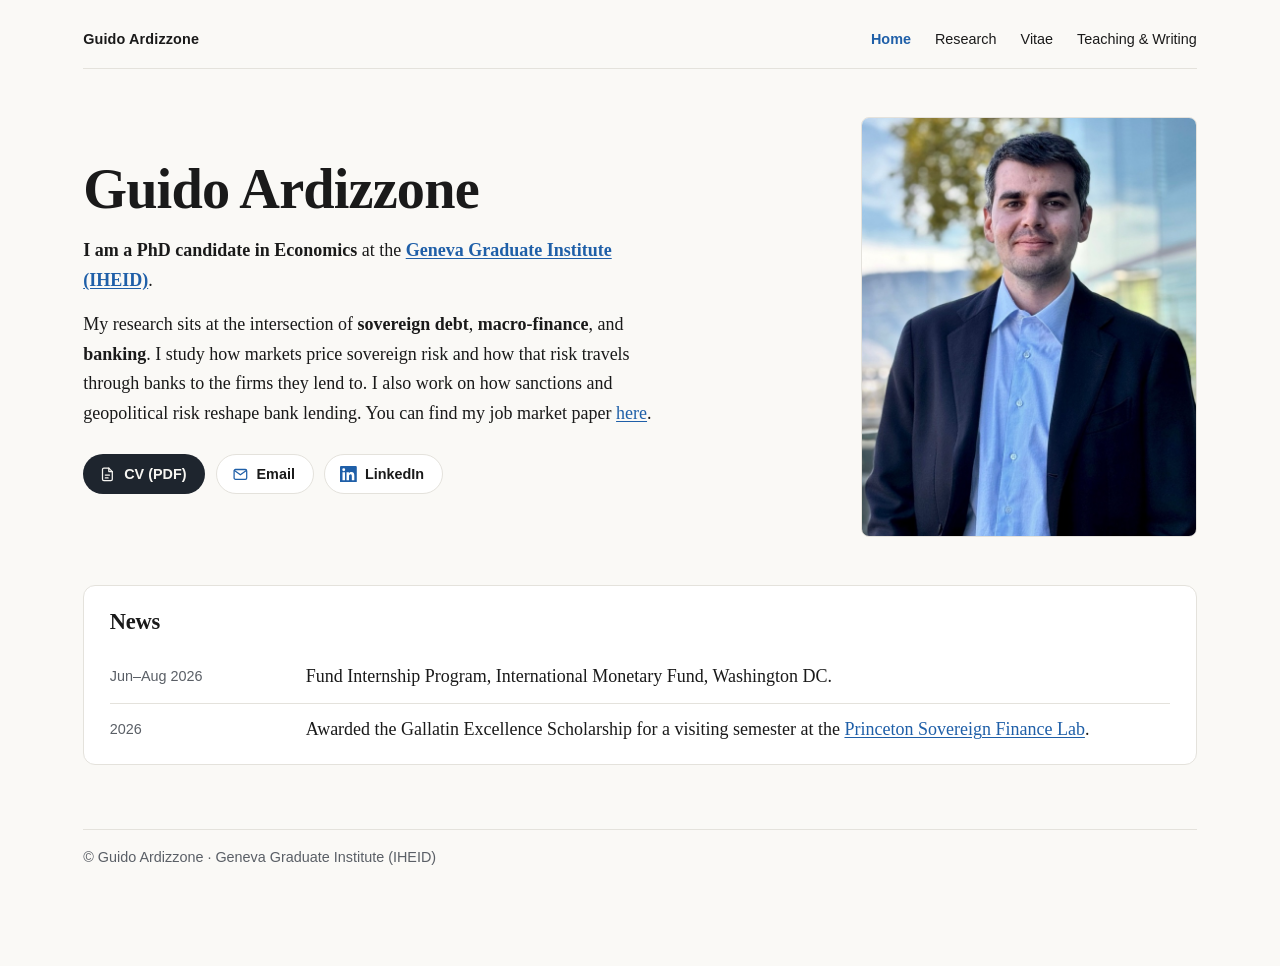
==== index.html @ 4be7f10a "Rename headshot file so browsers fetch the new photo Co-Authored-By: Claude Opus 5.5 <noreply@anthro" ====
<!DOCTYPE html>
<html lang="en">
<head>
  <meta charset="utf-8">
  <meta name="viewport" content="width=device-width, initial-scale=1">
  <title>Guido Ardizzone — Economics PhD, Geneva Graduate Institute</title>
  <meta name="description" content="Guido Ardizzone is a PhD candidate in Economics at the Geneva Graduate Institute (IHEID), working on sovereign debt, macro-finance, and banking.">
  <meta name="author" content="Guido Ardizzone">
  <link rel="canonical" href="https://guidoardizzone.github.io/">

  <!-- Open Graph -->
  <meta property="og:type" content="website">
  <meta property="og:title" content="Guido Ardizzone — Economics PhD, Geneva Graduate Institute">
  <meta property="og:description" content="PhD candidate in Economics at the Geneva Graduate Institute (IHEID). Research on sovereign debt, macro-finance, and banking.">
  <meta property="og:url" content="https://guidoardizzone.github.io/">
  <meta name="twitter:card" content="summary">

  <link rel="stylesheet" href="styles.css">
</head>
<body>
  <a class="skip-link" href="#main">Skip to content</a>

  <div class="wrap">
    <!-- SHARED NAV — keep identical across all four pages -->
    <nav class="site-nav" aria-label="Primary">
      <span class="brand"><a href="index.html">Guido Ardizzone</a></span>
      <a href="index.html" aria-current="page">Home</a>
      <a href="research.html">Research</a>
      <a href="cv.html">Vitae</a>
      <a href="teaching-writing.html">Teaching &amp; Writing</a>
    </nav>
    <!-- /SHARED NAV -->

    <main id="main">
      <header class="hero">
        <div>
          <h1 class="name">Guido Ardizzone</h1>
          <div class="intro">
            <p><strong>I am a PhD candidate in Economics</strong> at the
            <a href="https://www.graduateinstitute.ch/"><strong>Geneva Graduate Institute (IHEID)</strong></a>.</p>

            <p>My research sits at the intersection of <strong>sovereign debt</strong>,
            <strong>macro-finance</strong>, and <strong>banking</strong>. I study how markets
            price sovereign risk and how that risk travels through banks to the firms they lend
            to. I also work on how sanctions and geopolitical risk reshape bank lending. You can
            find my job market paper <a href="research.html">here</a>.</p>
          </div>

          <div class="btn-row">
            <a class="btn btn-primary" href="files/cv.pdf" target="_blank" rel="noopener">
              <svg class="icon" viewBox="0 0 24 24" aria-hidden="true" fill="none" stroke="currentColor" stroke-width="1.8" stroke-linecap="round" stroke-linejoin="round"><path d="M14 3H7a2 2 0 0 0-2 2v14a2 2 0 0 0 2 2h10a2 2 0 0 0 2-2V8z"/><path d="M14 3v5h5M9 13h6M9 17h4"/></svg>
              CV&nbsp;(PDF)</a>
            <a class="btn btn-ghost" href="mailto:guido.ardizzone@graduateinstitute.ch">
              <svg class="icon" viewBox="0 0 24 24" aria-hidden="true" fill="none" stroke="currentColor" stroke-width="1.8" stroke-linecap="round" stroke-linejoin="round"><rect x="3" y="5" width="18" height="14" rx="2"/><path d="m3.5 6.5 8.5 6 8.5-6"/></svg>
              Email</a>
            <a class="btn btn-ghost" href="https://www.linkedin.com/in/guido-ardizzone-b52048174/">
              <svg class="icon" viewBox="0 0 24 24" aria-hidden="true" fill="currentColor"><path d="M20.45 20.45h-3.55v-5.57c0-1.33-.03-3.04-1.85-3.04-1.85 0-2.14 1.45-2.14 2.94v5.67H9.35V9h3.41v1.56h.05c.48-.9 1.64-1.85 3.37-1.85 3.6 0 4.27 2.37 4.27 5.46v6.28zM5.34 7.43a2.06 2.06 0 1 1 0-4.13 2.06 2.06 0 0 1 0 4.13zM7.12 20.45H3.56V9h3.56v11.45zM22.22 0H1.77C.79 0 0 .77 0 1.73v20.54C0 23.23.79 24 1.77 24h20.45c.98 0 1.78-.77 1.78-1.73V1.73C24 .77 23.2 0 22.22 0z"/></svg>
              LinkedIn</a>
            <!-- TODO: Google Scholar URL — on hold, omit link until supplied -->
            <!-- TODO: IHEID profile page URL — on hold -->
          </div>
        </div>
        <img class="photo" src="assets/headshot.jpg" width="340" height="420"
             alt="Guido Ardizzone">
      </header>

      <section class="card" aria-labelledby="news-h">
        <h2 id="news-h" class="card-title">News</h2>
        <ul class="news">
          <li>
            <span class="date">Jun–Aug 2026</span>
            <span>Fund Internship Program, International Monetary Fund, Washington DC.</span>
          </li>
          <li>
            <span class="date">2026</span>
            <span>Awarded the Gallatin Excellence Scholarship for a visiting semester at the
            <a href="https://psfl.princeton.edu/">Princeton Sovereign Finance Lab</a>.</span>
          </li>
        </ul>
      </section>
    </main>

    <footer class="site-foot">
      <p>© Guido Ardizzone · Geneva Graduate Institute (IHEID)</p>
    </footer>
  </div>
</body>
</html>
---- styles.css ----
/* ==========================================================================
   Guido Ardizzone — personal site
   One stylesheet, shared across all pages. No build step, no external requests.
   Palette: "Léman blue" — a single desaturated blue accent on warm off-white.
   ========================================================================== */

:root {
  /* Type */
  --font-serif: Charter, "Bitstream Charter", "Sitka Text", Cambria, Georgia, serif;
  --font-sans: -apple-system, BlinkMacSystemFont, "Segoe UI", Roboto, Helvetica, Arial, sans-serif;
  --font-mono: ui-monospace, SFMono-Regular, "SF Mono", Menlo, Consolas, monospace;

  /* Modular scale, 1.25 ratio, 18px base */
  --step-0: 1.125rem;   /* 18px */
  --step-1: 1.406rem;   /* ~22.5px */
  --step-2: 1.758rem;   /* ~28px */
  --step-3: 2.197rem;   /* ~35px */
  --step--1: 0.9rem;    /* ~14.4px, metadata */

  /* Light theme */
  --bg: #faf9f6;
  --fg: #1a1a1a;
  --muted: #5a5f66;
  --accent: #1f5fa8;      /* same blue as the CV PDF (cvblue); ~6:1 on --bg */
  --accent-hover: #174a85;
  --rule: #e4e2dc;
  --card: #ffffff;        /* clean white panels with a hairline border */
  --ink: #1e252e;         /* near-black for pill buttons */
  --ink-fg: #f7f6f2;

  --measure: 76rem;     /* one centred column for every page: nav, content, footer share edges */
  --gap: 1.5rem;
}

@media (prefers-color-scheme: dark) {
  :root {
    --bg: #14181d;
    --fg: #e6e6e3;
    --muted: #9aa1a9;
    --accent: #86b4ea;
    --accent-hover: #aecdf2;
    --rule: #2a3038;
    --card: #1b2027;
    --ink: #e9e9e6;
    --ink-fg: #14181d;
  }
}

/* ------------------------------------------------------------------ Reset */
*, *::before, *::after { box-sizing: border-box; }
html { -webkit-text-size-adjust: 100%; }
body {
  margin: 0;
  background: var(--bg);
  color: var(--fg);
  font-family: var(--font-serif);
  font-size: var(--step-0);
  line-height: 1.65;
  text-rendering: optimizeLegibility;
  -webkit-font-smoothing: antialiased;
}

img { max-width: 100%; height: auto; display: block; }

/* ------------------------------------------------------------------ Layout */
.wrap {
  max-width: var(--measure);
  margin-inline: auto;
  padding: 1.75rem clamp(1.25rem, 4vw, 3.5rem) 5rem;
}

/* Inner pages use the full column; running text keeps a readable line length */
.prose p { max-width: 70ch; }

/* ------------------------------------------------------------------ Nav */
.site-nav {
  font-family: var(--font-sans);
  font-size: var(--step--1);
  display: flex;
  flex-wrap: wrap;
  gap: 0.25rem 1.5rem;
  align-items: baseline;
  padding-bottom: 1rem;
  margin-bottom: 3rem;
  border-bottom: 1px solid var(--rule);
}
.site-nav .brand {
  font-weight: 700;
  letter-spacing: 0.01em;
  margin-right: auto;
}
.site-nav a { color: var(--fg); text-decoration: none; }
.site-nav .brand a { color: var(--fg); }
.site-nav a:hover { color: var(--accent); }
.site-nav a[aria-current="page"] { color: var(--accent); font-weight: 600; }

/* ------------------------------------------------------------------ Type */
h1, h2, h3 { font-family: var(--font-sans); line-height: 1.2; font-weight: 650; }
/* Bare headings (e.g. CV sections): serif, with a hairline underline for rhythm */
main h2 {
  font-family: var(--font-serif);
  font-weight: 600;
  font-size: var(--step-2);
  letter-spacing: -0.01em;
  margin: 2.75rem 0 1rem;
  padding-bottom: 0.5rem;
  border-bottom: 1px solid var(--rule);
}
p { margin: 0 0 1rem; }
a { color: var(--accent); text-underline-offset: 2px; }
a:hover { color: var(--accent-hover); }
strong { font-weight: 700; }

/* ------------------------------------------------------------------ Hero */
.hero {
  display: grid;
  grid-template-columns: minmax(0, 1fr) 21rem;
  gap: 4.5rem;
  align-items: center;
  margin: 1rem 0 3rem;
}
.hero .name {
  font-family: var(--font-serif);
  font-weight: 700;
  font-size: clamp(2.3rem, 4.4vw, 3.8rem);
  line-height: 1.03;
  letter-spacing: -0.015em;
  margin: 0 0 1.15rem;
}
.hero .intro { max-width: 64ch; }
.hero .intro p { font-size: 1.125rem; line-height: 1.65; margin: 0 0 0.9rem; }
.hero .intro p:last-child { margin-bottom: 0; }
.hero .photo {
  width: 21rem;
  aspect-ratio: 4 / 5;
  object-fit: cover;
  border-radius: 8px;
  border: 1px solid var(--rule);
  background: var(--card);
}
@media (max-width: 72rem) {
  .hero { grid-template-columns: minmax(0, 1fr) 16rem; gap: 3rem; }
  .hero .photo { width: 16rem; }
}
@media (max-width: 56rem) {
  .hero { grid-template-columns: minmax(0, 1fr) 12rem; gap: 2rem; }
  .hero .photo { width: 12rem; }
}
@media (max-width: 40rem) {
  .hero { grid-template-columns: 1fr; gap: 1.5rem; }
  .hero .photo { width: 9rem; order: -1; }
}

/* Pill buttons — Roldán-style solid dark squircles */
.btn-row { display: flex; flex-wrap: wrap; gap: 0.65rem; margin-top: 1.6rem; }
.btn {
  display: inline-flex;
  align-items: center;
  gap: 0.5rem;
  font-family: var(--font-sans);
  font-size: var(--step--1);
  font-weight: 550;
  line-height: 1;
  text-decoration: none;
  padding: 0.65rem 1.1rem 0.65rem 0.95rem;
  border-radius: 999px;
  border: 1px solid transparent;
  transition: background-color 0.15s ease, color 0.15s ease, border-color 0.15s ease, transform 0.15s ease;
}
.btn .icon { width: 1.05rem; height: 1.05rem; flex: none; }
.btn:hover { transform: translateY(-1px); }
.btn-primary { background: var(--ink); color: var(--ink-fg); }
.btn-primary:hover { background: var(--accent); color: #fff; }
.btn-ghost { background: var(--card); border-color: var(--rule); color: var(--fg); }
.btn-ghost .icon { color: var(--accent); }
.btn-ghost:hover { border-color: var(--accent); color: var(--accent); }

/* ------------------------------------------------------------------ Flat content card */
.card {
  background: var(--card);
  border: 1px solid var(--rule);
  border-radius: 12px;
  padding: 1.4rem 1.6rem 1.2rem;
  margin: 0 0 1.75rem;
}
.card-title {
  font-family: var(--font-serif);
  font-weight: 600;
  font-size: var(--step-1);
  margin: 0 0 0.4rem;
  padding: 0;
  border: 0;
  letter-spacing: -0.01em;
}
.card .news li:last-child { border-bottom: 0; padding-bottom: 0; }

h1.page-title {
  font-family: var(--font-serif);
  font-weight: 600;
  font-size: var(--step-3);
  letter-spacing: -0.01em;
  margin: 0 0 0.4rem;
}

/* ------------------------------------------------------------------ News list */
.news { list-style: none; padding: 0; margin: 1rem 0 0; }
.news li {
  display: grid;
  grid-template-columns: 11rem 1fr;
  gap: 0.5rem 1.25rem;
  padding: 0.7rem 0;
  border-bottom: 1px solid var(--rule);
}
.news .date { font-family: var(--font-sans); font-size: var(--step--1); color: var(--muted); padding-top: 0.15rem; }
@media (max-width: 34rem) { .news li { grid-template-columns: 1fr; gap: 0.15rem; } }

/* ------------------------------------------------------------------ Research entries */
.paper { margin: 0 0 2rem; }
.paper .title { font-weight: 600; font-size: var(--step-1); font-family: var(--font-serif); line-height: 1.3; margin: 0 0 0.3rem; letter-spacing: -0.01em; }
.paper .title a { text-decoration: none; }
.paper .title a:hover { text-decoration: underline; }
.paper .meta { font-family: var(--font-sans); font-size: var(--step--1); color: var(--muted); margin: 0 0 0.5rem; }
.paper .coverage { font-family: var(--font-sans); font-size: var(--step--1); }
.paper .meta-venue { font-style: italic; margin-top: -0.35rem; }

/* Small uppercase labels — one style shared by section headings and status tags */
.section-label,
.tag {
  font-family: var(--font-sans);
  font-size: 0.72rem;
  font-weight: 650;
  text-transform: uppercase;
  letter-spacing: 0.12em;
  color: var(--muted);
}
.section-label { margin: 3rem 0 1rem; padding: 0; border: 0; }
/* Papers within a section are separated by hairlines */
.paper + .paper { border-top: 1px solid var(--rule); padding-top: 1.5rem; }

/* Title row: title left, status tag right; the tag wraps under the title on narrow screens */
.paper-head {
  display: flex;
  flex-wrap: wrap;
  align-items: baseline;
  justify-content: space-between;
  gap: 0.3rem 1rem;
}
.paper-head .title { flex: 1 1 20rem; }
.tag {
  white-space: nowrap;
  border: 1px solid var(--rule);
  border-radius: 999px;
  padding: 0.12rem 0.6rem;
  margin-bottom: 0.4rem;
}

/* Job market paper: its own card with an accent bar */
.paper-featured {
  background: var(--card);
  border: 1px solid var(--rule);
  border-left: 3px solid var(--accent);
  border-radius: 12px;
  padding: 1.3rem 1.6rem 0.4rem;
  margin: 2rem 0 0;
}
.paper-featured .section-label { color: var(--accent); margin: 0 0 0.6rem; }
.paper-featured .paper { margin-bottom: 1rem; }
.paper-featured .tag { background: var(--bg); }
/* Action row under each paper: [Abstract ▾] [Draft]. The abstract drops down
   below the row (native <details>, no JS). The summary has a fixed width so the
   Draft button can sit beside it and stay put when the abstract opens. */
.paper-actions { position: relative; margin-top: 0.7rem; }
.paper-btn,
details.abstract > summary {
  display: inline-flex;
  align-items: center;
  justify-content: center;
  gap: 0.45rem;
  height: 2.1rem;
  padding: 0 0.95rem;
  font-family: var(--font-sans);
  font-size: var(--step--1);
  font-weight: 550;
  line-height: 1;
  color: var(--fg);
  background: transparent;
  border: 1px solid var(--rule);
  border-radius: 8px;
  text-decoration: none;
  transition: border-color 0.15s ease, color 0.15s ease;
}
a.paper-btn:hover,
details.abstract > summary:hover,
details.abstract[open] > summary { border-color: var(--accent); color: var(--accent); }

details.abstract > summary {
  width: 7.25rem;
  cursor: pointer;
  list-style: none;
  user-select: none;
}
details.abstract > summary::-webkit-details-marker { display: none; }
/* Chevron: flips when the abstract is open */
details.abstract > summary::after {
  content: "";
  width: 0.4rem;
  height: 0.4rem;
  border-right: 1.5px solid currentColor;
  border-bottom: 1.5px solid currentColor;
  transform: translateY(-0.12rem) rotate(45deg);
  transition: transform 0.15s ease;
}
details.abstract[open] > summary::after { transform: translateY(0.12rem) rotate(225deg); }

/* Draft button beside the summary: offset = summary width + gap */
details.abstract + .paper-btn { position: absolute; top: 0; left: calc(7.25rem + 0.6rem); }

details.abstract > p {
  margin: 0.6rem 0 0;
  padding: 1rem 1.2rem;
  max-width: 80ch;
  color: var(--fg);
  font-size: 1.0625rem;
  line-height: 1.6;
  background: var(--card);
  border: 1px solid var(--rule);
  border-radius: 10px;
  animation: abstract-drop 0.18s ease-out;
}
@keyframes abstract-drop {
  from { opacity: 0; transform: translateY(-0.35rem); }
  to   { opacity: 1; transform: none; }
}

/* Dated one-line entries (CV page, Policy & Teaching): date in a narrow left column */
.vitae {
  display: grid;
  grid-template-columns: 7.5rem 1fr;
  gap: 0.55rem 1.25rem;
  margin: 0;
}
.vitae dt {
  font-family: var(--font-sans);
  font-size: var(--step--1);
  color: var(--muted);
  padding-top: 0.15rem;
  white-space: nowrap;
}
.vitae dd { margin: 0; }
/* Lists of linked titles read calmer without underlines; colour marks the link */
.vitae dd a { text-decoration: none; }
.vitae dd a:hover { text-decoration: underline; }
@media (max-width: 34rem) {
  .vitae { grid-template-columns: 1fr; gap: 0.1rem; }
  .vitae dd { margin-bottom: 0.6rem; }
}

/* ------------------------------------------------------------------ Footer */
.site-foot {
  font-family: var(--font-sans);
  font-size: var(--step--1);
  color: var(--muted);
  margin-top: 4rem;
  padding-top: 1rem;
  border-top: 1px solid var(--rule);
}

/* ------------------------------------------------------------------ A11y */
:focus-visible { outline: 2px solid var(--accent); outline-offset: 3px; border-radius: 2px; }
.skip-link {
  position: absolute; left: -9999px; top: 0;
  font-family: var(--font-sans); background: var(--accent); color: #fff;
  padding: 0.5rem 1rem; z-index: 10;
}
.skip-link:focus { left: 0; }

@media (prefers-reduced-motion: reduce) {
  * { animation-duration: 0.01ms !important; transition-duration: 0.01ms !important; }
}

/* ------------------------------------------------------------------ Print */
@media print {
  :root { --bg: #fff; --fg: #000; --muted: #333; --accent: #000; --rule: #999; --ink: #000; --ink-fg: #fff; }
  body { font-size: 11pt; }
  .site-nav, .skip-link, .btn-row { display: none; }
  a { color: #000; text-decoration: underline; }
  details.abstract > summary, .paper-btn { display: none; }
  details.abstract > p { display: block !important; background: none; border: 0; padding: 0; }
  .paper { page-break-inside: avoid; }
}
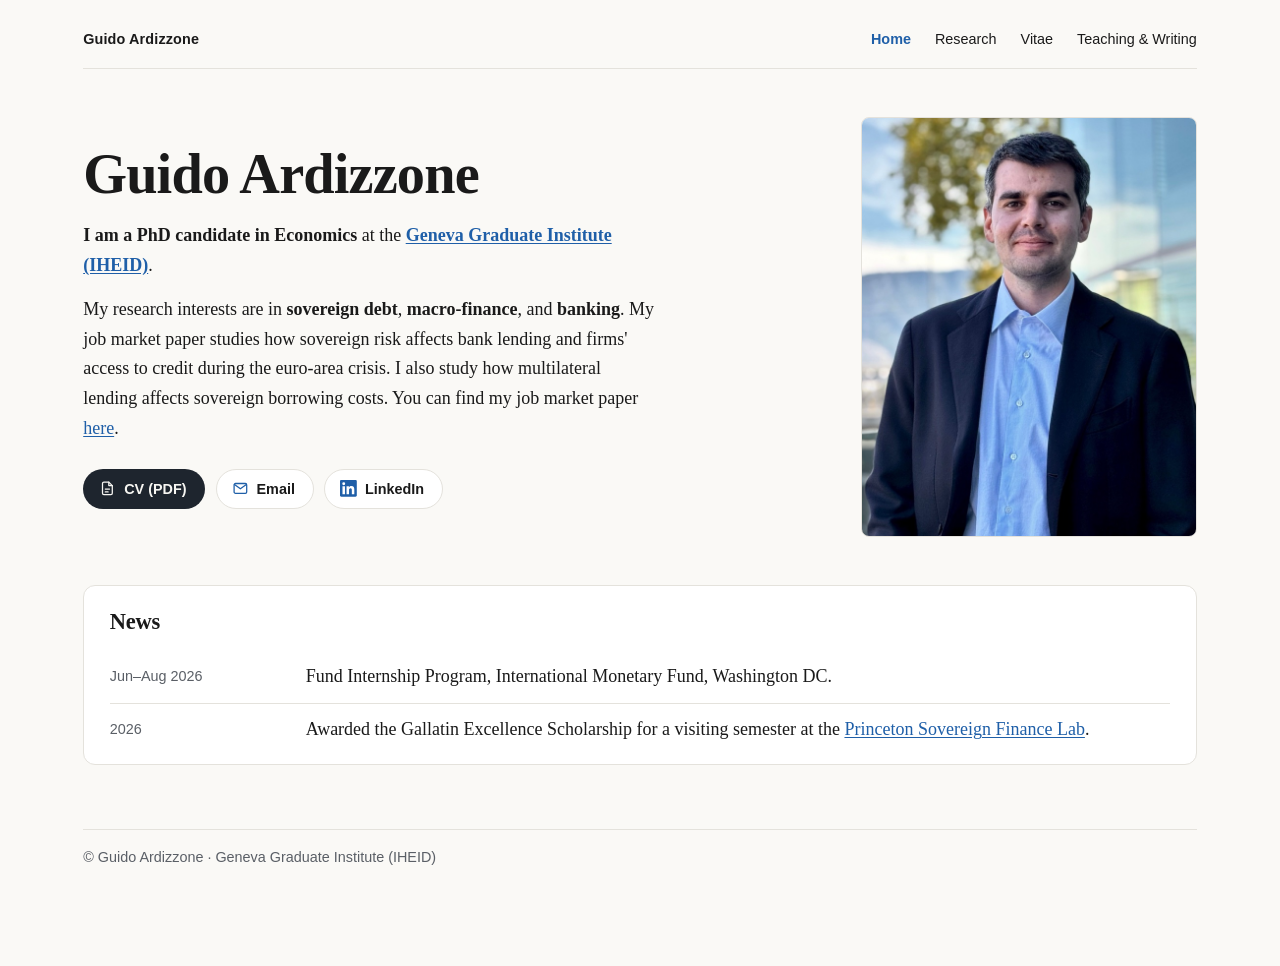
==== commit 5368296d: "Rewrite home intro: research interests, JMP, senior debt Co-Authored-By: Claude Opus 5.5 <noreply@an" ====
--- a/index.html
+++ b/index.html
@@ -7,13 +7,39 @@
   <meta name="description" content="Guido Ardizzone is a PhD candidate in Economics at the Geneva Graduate Institute (IHEID), working on sovereign debt, macro-finance, and banking.">
   <meta name="author" content="Guido Ardizzone">
   <link rel="canonical" href="https://guidoardizzone.github.io/">
+  <link rel="icon" href="favicon.svg" type="image/svg+xml">
+  <link rel="icon" href="favicon-32.png" type="image/png" sizes="32x32">
+  <link rel="icon" href="favicon-192.png" type="image/png" sizes="192x192">
+  <link rel="apple-touch-icon" href="apple-touch-icon.png">
 
   <!-- Open Graph -->
   <meta property="og:type" content="website">
   <meta property="og:title" content="Guido Ardizzone — Economics PhD, Geneva Graduate Institute">
   <meta property="og:description" content="PhD candidate in Economics at the Geneva Graduate Institute (IHEID). Research on sovereign debt, macro-finance, and banking.">
   <meta property="og:url" content="https://guidoardizzone.github.io/">
+  <meta property="og:image" content="https://guidoardizzone.github.io/assets/headshot.jpg">
   <meta name="twitter:card" content="summary">
+
+  <!-- Structured data: ties this site to the same person's other profiles -->
+  <script type="application/ld+json">
+  {
+    "@context": "https://schema.org",
+    "@type": "Person",
+    "name": "Guido Ardizzone",
+    "url": "https://guidoardizzone.github.io/",
+    "image": "https://guidoardizzone.github.io/assets/headshot.jpg",
+    "jobTitle": "PhD Candidate in Economics",
+    "affiliation": {
+      "@type": "CollegeOrUniversity",
+      "name": "Geneva Graduate Institute (IHEID)",
+      "url": "https://www.graduateinstitute.ch/"
+    },
+    "knowsAbout": ["Sovereign debt", "Macro-finance", "Banking", "Economics"],
+    "sameAs": [
+      "https://www.linkedin.com/in/guido-ardizzone-b52048174/"
+    ]
+  }
+  </script>
 
   <link rel="stylesheet" href="styles.css">
 </head>
@@ -39,11 +65,11 @@
             <p><strong>I am a PhD candidate in Economics</strong> at the
             <a href="https://www.graduateinstitute.ch/"><strong>Geneva Graduate Institute (IHEID)</strong></a>.</p>
 
-            <p>My research sits at the intersection of <strong>sovereign debt</strong>,
-            <strong>macro-finance</strong>, and <strong>banking</strong>. I study how markets
-            price sovereign risk and how that risk travels through banks to the firms they lend
-            to. I also work on how sanctions and geopolitical risk reshape bank lending. You can
-            find my job market paper <a href="research.html">here</a>.</p>
+            <p>My research interests are in <strong>sovereign debt</strong>,
+            <strong>macro-finance</strong>, and <strong>banking</strong>. My job market paper
+            studies how sovereign risk affects bank lending and firms' access to credit during
+            the euro-area crisis. I also study how multilateral lending affects sovereign
+            borrowing costs. You can find my job market paper <a href="research.html">here</a>.</p>
           </div>
 
           <div class="btn-row">
--- a/styles.css
+++ b/styles.css
@@ -365,6 +365,46 @@
   border-top: 1px solid var(--rule);
 }
 
+/* ------------------------------------------------------------------ Photo banner
+   Inner pages open with one of Guido's photos behind the nav and the page
+   title (white text over a dark scrim). Remove the <header class="banner">
+   and the body class to go back to the plain layout. */
+.banner {
+  position: relative;
+  color: #fff;
+  background:
+    linear-gradient(rgba(10, 14, 20, 0.40), rgba(10, 14, 20, 0.10) 45%, rgba(10, 14, 20, 0.20)),
+    var(--bg-photo) var(--bg-pos, center) / cover no-repeat,
+    #2a3038;
+}
+.banner-inner {
+  display: flex;
+  flex-direction: column;
+  min-height: clamp(22rem, 58vh, 36rem);
+  padding-bottom: 3rem;
+}
+.banner-inner h1.banner-title { margin-block: auto; }
+.banner .site-nav { border-bottom-color: rgba(255, 255, 255, 0.28); margin-bottom: 3.5rem; }
+.banner .site-nav a,
+.banner .site-nav .brand a { color: #fff; }
+.banner .site-nav a:hover { color: #fff; text-decoration: underline; }
+.banner .site-nav a[aria-current="page"] { color: #fff; text-decoration: underline; text-underline-offset: 6px; }
+h1.banner-title {
+  display: table;
+  margin: 0 auto;
+  padding: 0.6rem 2.5rem;
+  border: 3px solid #fff;
+  color: #fff;
+  font-size: clamp(2.2rem, 5vw, 3.6rem);
+  text-align: center;
+  text-shadow: 0 1px 14px rgba(0, 0, 0, 0.55);
+  background: rgba(10, 14, 20, 0.18);
+}
+.banner + .wrap { padding-top: 0.5rem; }
+.bg-research { --bg-photo: url("assets/bg/titicaca.jpg");          --bg-pos: center 45%; }
+.bg-vitae    { --bg-photo: url("assets/bg/san-siro.jpg");           --bg-pos: center 65%; }
+.bg-teaching { --bg-photo: url("assets/bg/lake-geneva.jpg");        --bg-pos: center 45%; }
+
 /* ------------------------------------------------------------------ A11y */
 :focus-visible { outline: 2px solid var(--accent); outline-offset: 3px; border-radius: 2px; }
 .skip-link {
@@ -383,6 +423,8 @@
   :root { --bg: #fff; --fg: #000; --muted: #333; --accent: #000; --rule: #999; --ink: #000; --ink-fg: #fff; }
   body { font-size: 11pt; }
   .site-nav, .skip-link, .btn-row { display: none; }
+  .banner { background: none; color: #000; }
+  h1.banner-title { color: #000; border: 0; padding: 0; margin: 0; text-shadow: none; }
   a { color: #000; text-decoration: underline; }
   details.abstract > summary, .paper-btn { display: none; }
   details.abstract > p { display: block !important; background: none; border: 0; padding: 0; }
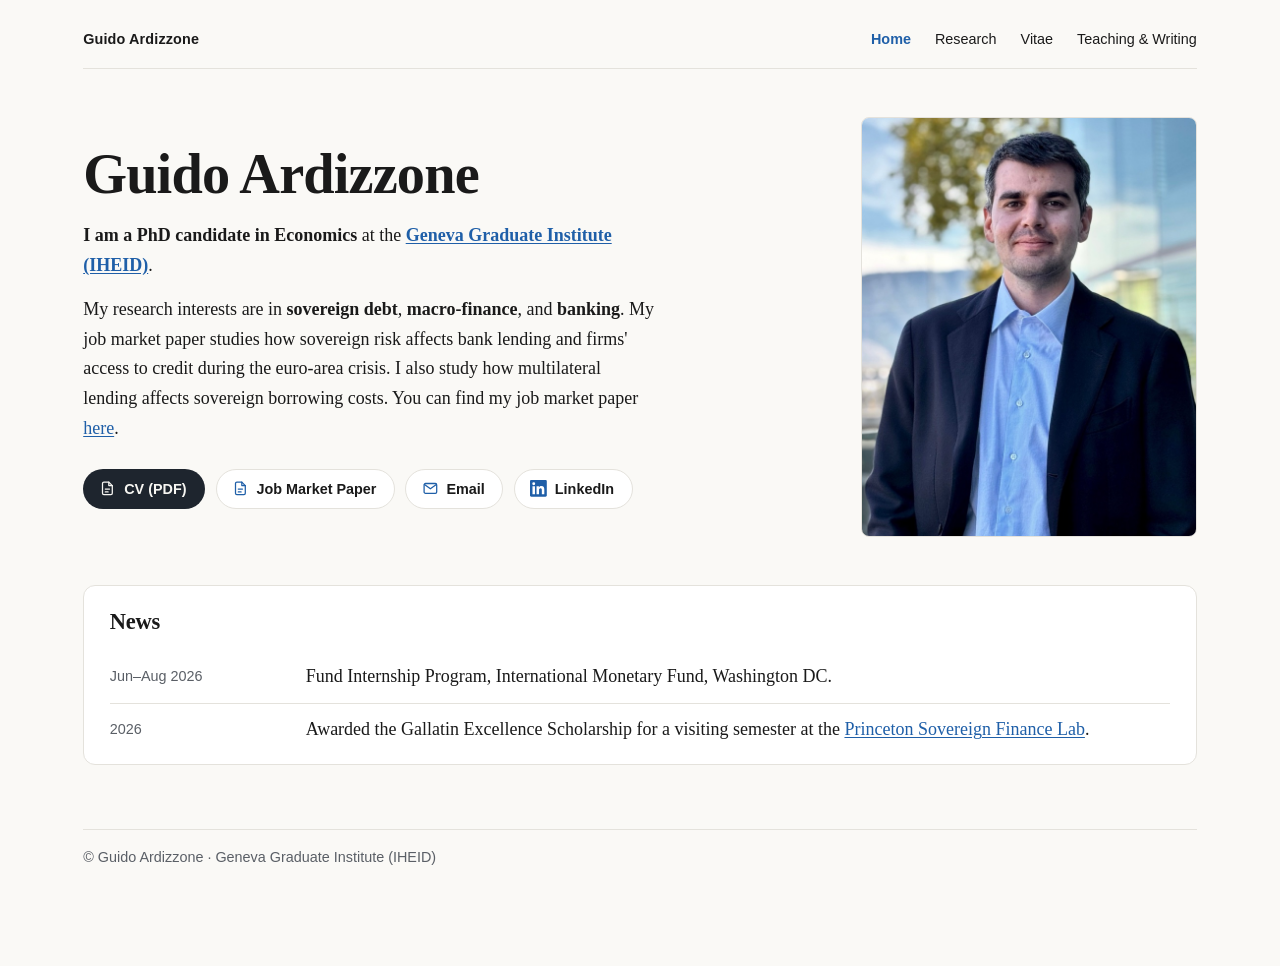
==== commit 49c92dd4: "Research: link JMP PDF, update abstract; home: Job Market Paper button Co-Authored-By: Claude Opus 5" ====
--- a/index.html
+++ b/index.html
@@ -69,13 +69,16 @@
             <strong>macro-finance</strong>, and <strong>banking</strong>. My job market paper
             studies how sovereign risk affects bank lending and firms' access to credit during
             the euro-area crisis. I also study how multilateral lending affects sovereign
-            borrowing costs. You can find my job market paper <a href="research.html">here</a>.</p>
+            borrowing costs. You can find my job market paper <a href="files/Ardizzone_JMP.pdf?v=2026-11-09" target="_blank" rel="noopener">here</a>.</p>
           </div>
 
           <div class="btn-row">
-            <a class="btn btn-primary" href="files/cv.pdf" target="_blank" rel="noopener">
+            <a class="btn btn-primary" href="files/cv.pdf?v=2026-09-28" target="_blank" rel="noopener">
               <svg class="icon" viewBox="0 0 24 24" aria-hidden="true" fill="none" stroke="currentColor" stroke-width="1.8" stroke-linecap="round" stroke-linejoin="round"><path d="M14 3H7a2 2 0 0 0-2 2v14a2 2 0 0 0 2 2h10a2 2 0 0 0 2-2V8z"/><path d="M14 3v5h5M9 13h6M9 17h4"/></svg>
               CV&nbsp;(PDF)</a>
+            <a class="btn btn-ghost" href="files/Ardizzone_JMP.pdf?v=2026-11-09" target="_blank" rel="noopener">
+              <svg class="icon" viewBox="0 0 24 24" aria-hidden="true" fill="none" stroke="currentColor" stroke-width="1.8" stroke-linecap="round" stroke-linejoin="round"><path d="M14 3H7a2 2 0 0 0-2 2v14a2 2 0 0 0 2 2h10a2 2 0 0 0 2-2V8z"/><path d="M14 3v5h5M9 13h6M9 17h4"/></svg>
+              Job&nbsp;Market&nbsp;Paper</a>
             <a class="btn btn-ghost" href="mailto:guido.ardizzone@graduateinstitute.ch">
               <svg class="icon" viewBox="0 0 24 24" aria-hidden="true" fill="none" stroke="currentColor" stroke-width="1.8" stroke-linecap="round" stroke-linejoin="round"><rect x="3" y="5" width="18" height="14" rx="2"/><path d="m3.5 6.5 8.5 6 8.5-6"/></svg>
               Email</a>
